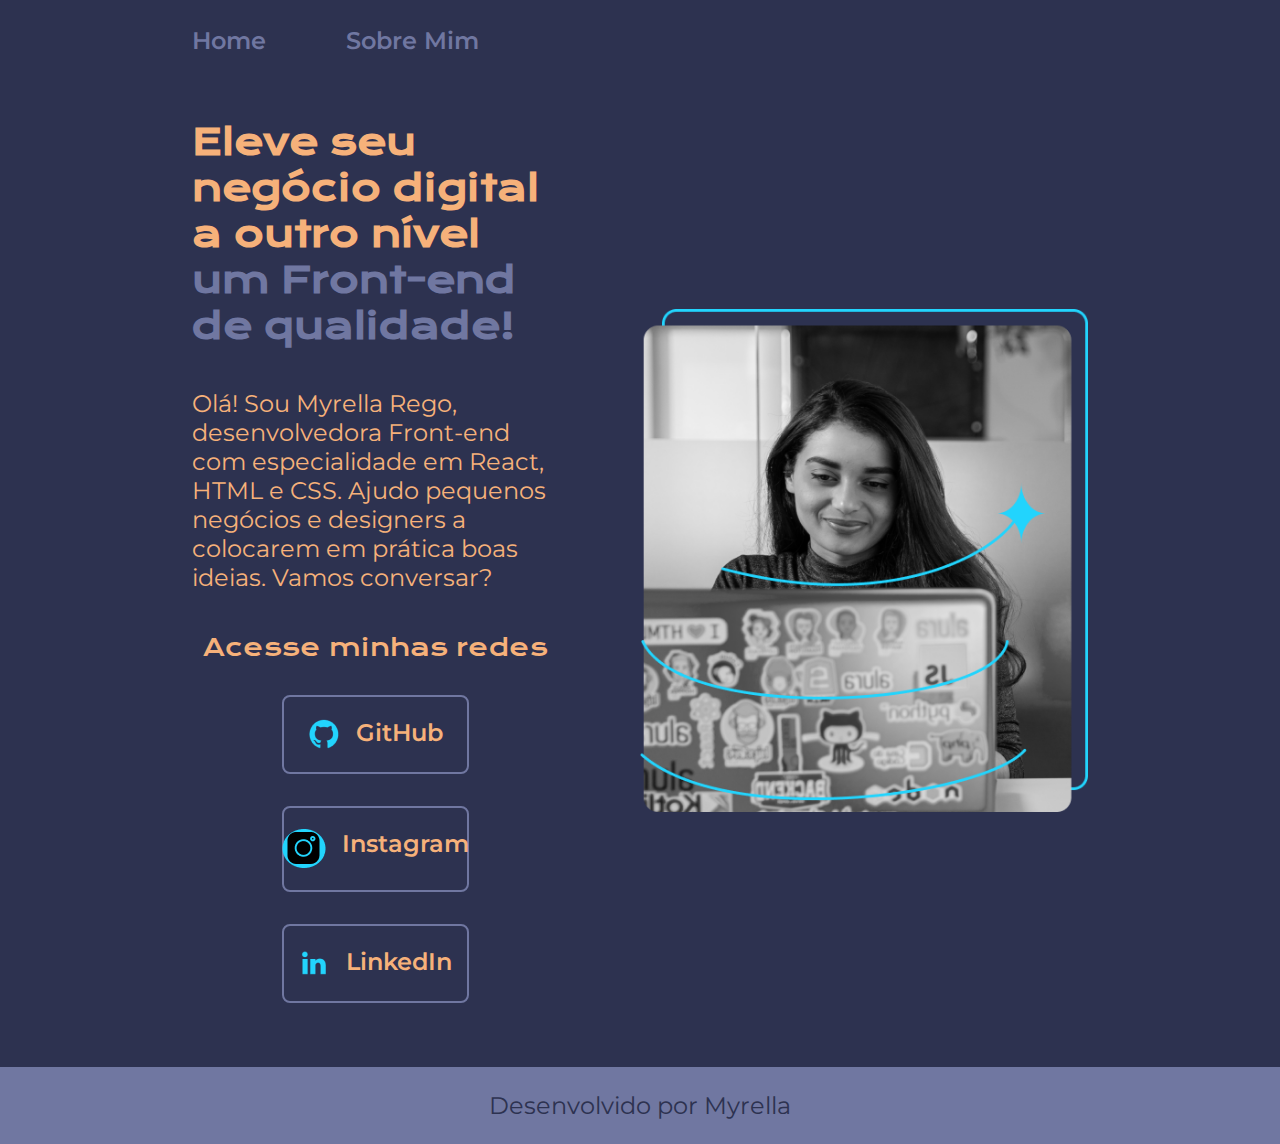
==== index.html @ 983bd92d "Add files via upload" ====
<!DOCTYPE html>
<html lang="pt-br">
<head>
    <meta charset="UTF-8">
    <meta http-equiv="X-UA Compatible" content="IE=edge">
    <meta name="viewport" content="width=device-width, initial-scale=1.0">
    <title>Portfolio</title>
    <link rel="stylesheet" href="./styles/styles.css">
</head>

<body>
    <header class="cabecalho">
        <nav class="cabecalho__menu">
            <a class="cabecalho__menu__link" href="index.html">Home</a>
            <a class="cabecalho__menu__link" href="about.html">Sobre Mim</a>
        </nav>
    </header>
    <main class="apresentacao">
        <section class="apresentacao__conteudo">
            <h1 class="apresentacao__conteudo__titulo">Eleve seu negócio digital a outro nível <strong class="titulo-destaque">um Front-end de qualidade!</strong></h1>
            <p class="apresentacao__conteudo__titulo__texto">Olá! Sou Myrella Rego, desenvolvedora Front-end com especialidade em React, HTML e CSS. Ajudo pequenos negócios e designers a colocarem em prática boas ideias. Vamos conversar?</p>
            <div class="apresentacao__links">
                <h2 class="apresentacao__links__subtitulo"> Acesse minhas redes</h2>
                <a class="apresentacao__links__navegacao" href="https://www.github.com/myrellarego/"> <img src="./assets/Logo Github.png">
                    GitHub 
                </a>
                <a class="apresentacao__links__navegacao" href="https://www.instagram.com/myrellarego">
                    <img src="./assets/Logo IG.png">
                    Instagram
                </a>
                <a class="apresentacao__links__navegacao" href="https://br.linkedin.com/in/myrellarego">
                    <img src="./assets/Logo linkedin.png">
                    LinkedIn
                </a>
            </div>
        </section>
        <img  class="apresentacao__imagem" src="./assets/Imagem_Proj1.png" alt="imagem de uma mulher programando">
    </main>
    <footer class="rodape">
        <p>Desenvolvido por Myrella</p>
    </footer>
</body>
</html>
---- styles/styles.css ----
@import url('https://fonts.googleapis.com/css2?family=Krona+One&family=Montserrat:ital,wght@0,100..900;1,100..900&display=swap');

:root{
    --cor--primaria: #2D3250;
    --cor--secundaria: #F6B17A;
    --cor--terciaria: #7077A1;
    --cor--hover: #424769;

    --fonte--primaria: 'Krona One', sans-serif;
    --fonte--secundaria: 'Montserrat', sans-serif;
}

* {
    margin: 0;
    padding: 0;
}

body {
    /* height: 100vh; */
    width: 100%;
    box-sizing: border-box;
    background-color: var(--cor--primaria);
    color: var(--cor--secundaria);
}

.cabecalho {
    padding: 2% 0% 0% 15%;
}

.cabecalho__menu {
    display: flex;
    gap: 80px;
}

.cabecalho__menu__link{
    font-family: var(--fonte--secundaria);
    /* font-size: 24px; */
    font-size: 1.5rem;
    font-weight: 600;
    color: var(--cor--terciaria);
    text-decoration: none;
}

.apresentacao{
    padding: 5% 15%;
    display: flex;
    align-items: center;
    justify-content: space-between;
    gap: 82px;
}

.apresentacao__conteudo{
    width: 50%;
    display: flex;
    flex-direction: column;
    gap: 40px;
}

.apresentacao__conteudo__titulo{
    /* font-size: 36px; usar em rem para permitir a responsavidade (no chrome, por exemplo, se eu aumentar a minha tela aumenta junto*/
    font-size: 2.25rem;
    font-family: var(--fonte--primaria);
}

.apresentacao__conteudo__titulo__texto{
    font-size: 1.5rem;
    font-family: var(--fonte--secundaria);
    
}

.titulo-destaque {
    color: var(--cor--terciaria);
}

.apresentacao__links {
    display: flex;
    flex-direction: column;
    justify-content: space-between;
    align-items: center;
    gap: 32px;
}

.apresentacao__links__subtitulo {
    font-family: var(--fonte--primaria);
    font-weight: 400;
    font-size: 1.5rem;
}

.apresentacao__links__navegacao{
    display: flex;
    justify-content: center;
    gap: 16px;
    border: 2px solid var(--cor--terciaria);
    width: 50%;
    text-align: center;
    border-radius: 8px;
    font-size: 1.5rem;
    font-weight: 600;
    padding: 21.5px 0;
    text-decoration: none;
    color: var(--cor--secundaria);
    font-family: var(--fonte--secundaria);

}

.apresentacao__links_link:hover{
    background-color: var(--cor--hover);
}

.apresentacao__imagem {
    width: 50%;
}

.rodape{
    padding: 24px;
    color: var(--cor--primaria);
    background-color: var(--cor--terciaria);
    text-align: center;
    font-family: var(--fonte--secundaria);
    font-size: 1.5rem;
    font-weight: 400;
}

@media (max-width: 1200px) {
    .cabecalho {
        padding: 12%;
    }

    .cabecalho__menu {
        justify-content: center;
    }
    
    .apresentacao {
        flex-direction: column-reverse;
        padding: 5%;
    
    }

    .apresentacao__conteudo {
        width: auto;
    }

}
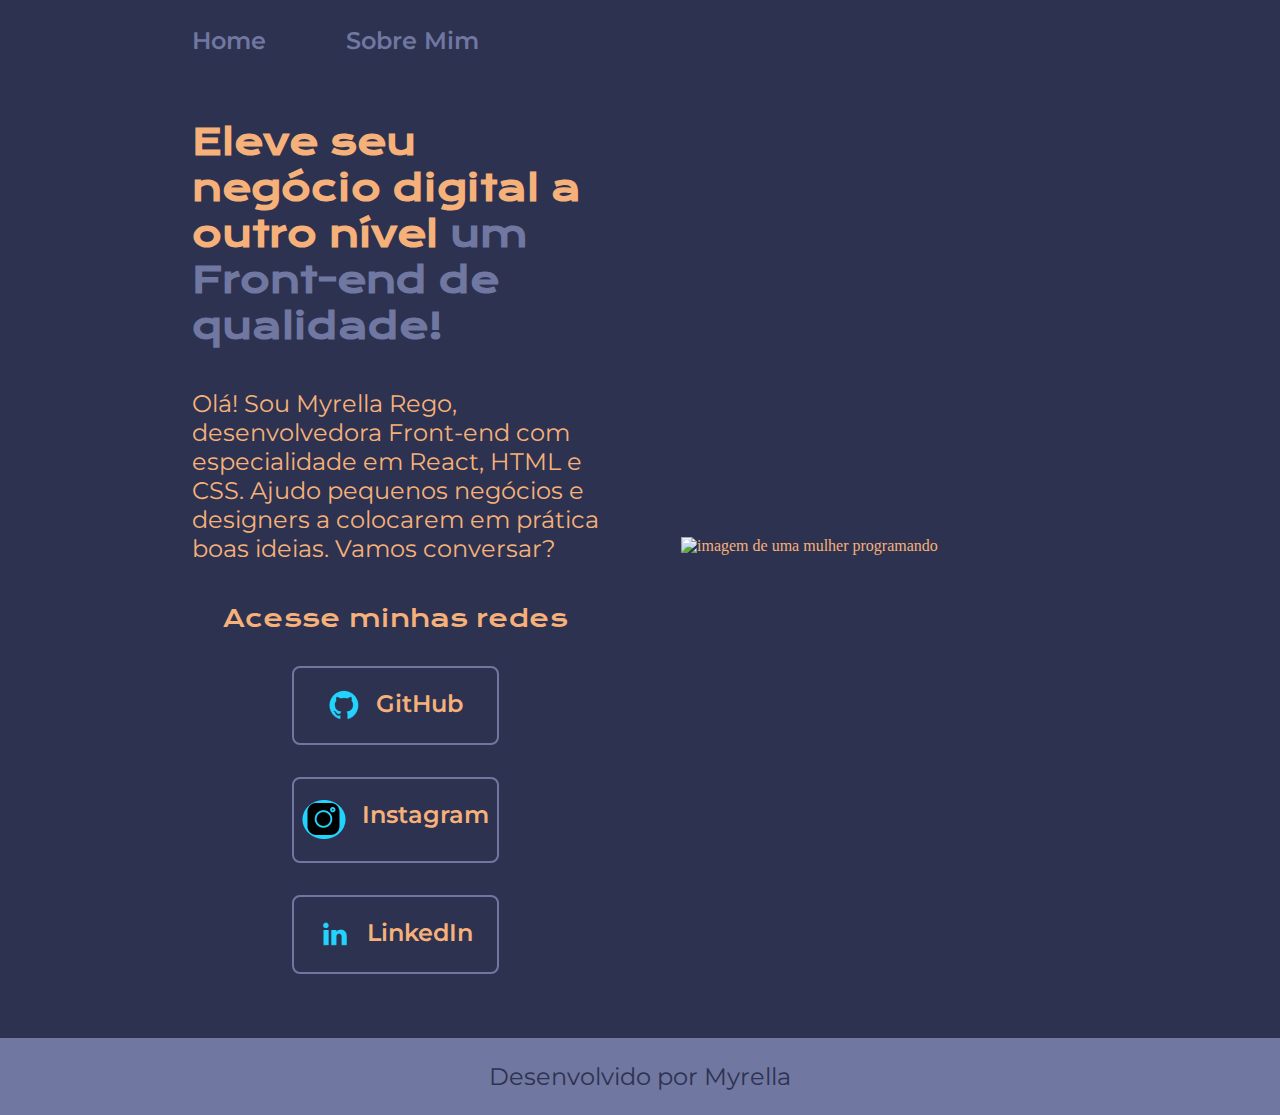
==== commit 351b8e5c: "mudança de imagem" ====
--- a/index.html
+++ b/index.html
@@ -34,10 +34,10 @@
                 </a>
             </div>
         </section>
-        <img  class="apresentacao__imagem" src="./assets/Imagem_Proj1.png" alt="imagem de uma mulher programando">
+        <img  class="apresentacao__imagem" src="./assets/Imagem_Proj1.jpg" alt="imagem de uma mulher programando">
     </main>
     <footer class="rodape">
         <p>Desenvolvido por Myrella</p>
     </footer>
 </body>
-</html>+</html>
